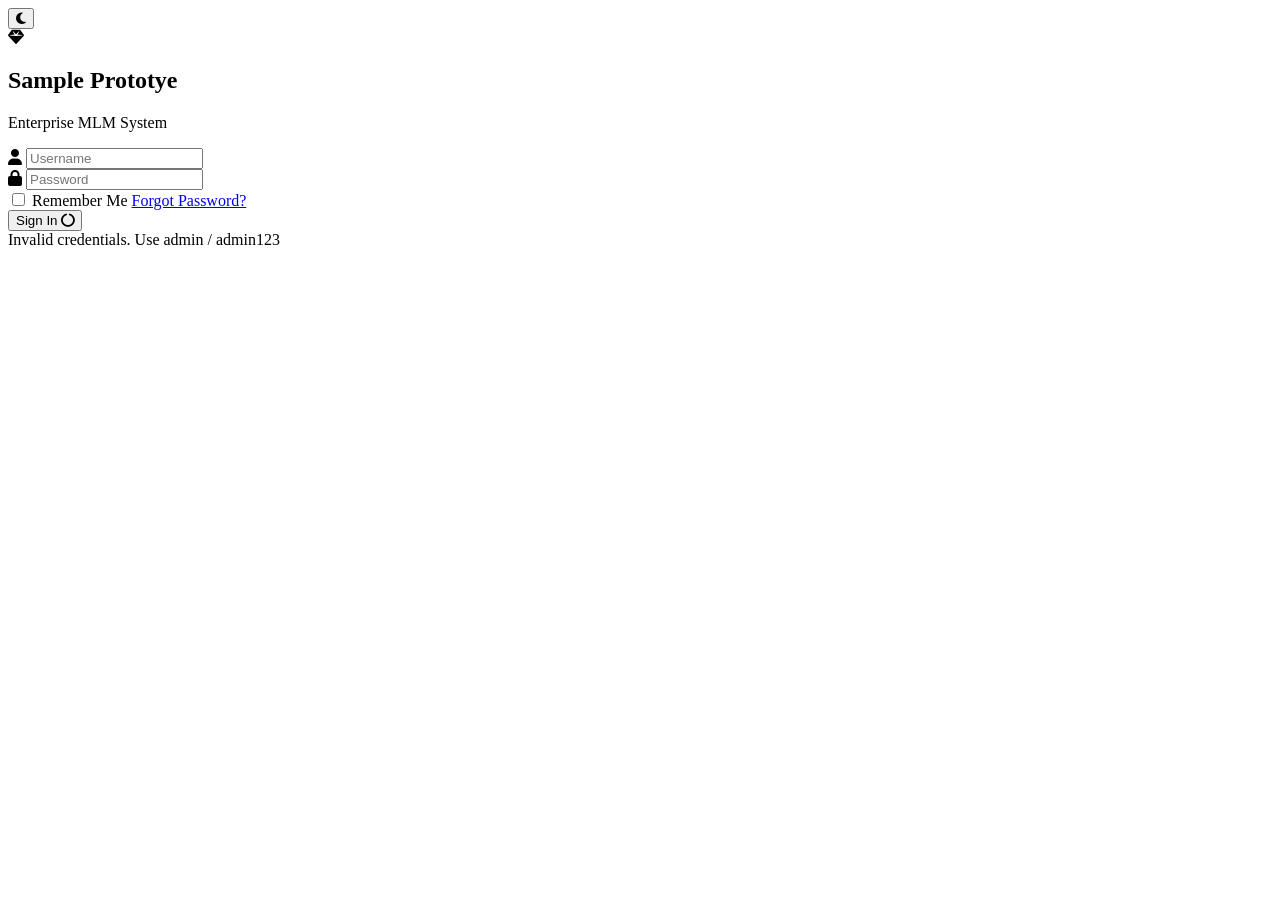
==== index.html @ 537c8f49 "Add files via upload" ====
<!DOCTYPE html>
<html lang="en">
<head>
    <meta charset="UTF-8">
    <meta name="viewport" content="width=device-width, initial-scale=1.0">
    <title>Emerald MLM | Login</title>
    <link href="https://fonts.googleapis.com/css2?family=Poppins:wght@300;400;500;600;700&display=swap" rel="stylesheet">
    <link rel="stylesheet" href="https://cdnjs.cloudflare.com/ajax/libs/font-awesome/6.4.0/css/all.min.css">
    <link rel="stylesheet" href="css/login.css">
</head>
<body class="login-body">
    <!-- Theme Toggle Button Top-Right -->
    <button class="theme-toggle-floating" id="themeToggleBtn" title="Toggle Light/Dark Mode">
        <i class="fa-solid fa-moon"></i>
    </button>

    <div class="login-container">
        <div class="login-card glass-panel">
            <div class="login-header">
                <div class="logo">
                    <i class="fa-solid fa-gem"></i>
                </div>
                <h2>Sample Prototye</h2>
                <p>Enterprise MLM System</p>
            </div>
            
            <form id="loginForm">
                <div class="input-group">
                    <i class="fa-solid fa-user"></i>
                    <input type="text" id="username" placeholder="Username" required autocomplete="off">
                </div>
                
                <div class="input-group">
                    <i class="fa-solid fa-lock"></i>
                    <input type="password" id="password" placeholder="Password" required>
                </div>
                
                <div class="login-options">
                    <label class="remember-me">
                        <input type="checkbox"> Remember Me
                    </label>
                    <a href="#" class="forgot-pwd">Forgot Password?</a>
                </div>
                
                <button type="submit" class="btn-primary" id="loginBtn">
                    <span class="btn-text">Sign In</span>
                    <i class="fa-solid fa-circle-notch fa-spin hidden" id="loginLoader"></i>
                </button>
                <div id="loginError" class="error-msg hidden">Invalid credentials. Use admin / admin123</div>
            </form>
        </div>
    </div>
    <script src="js/login.js"></script>
</body>
</html>
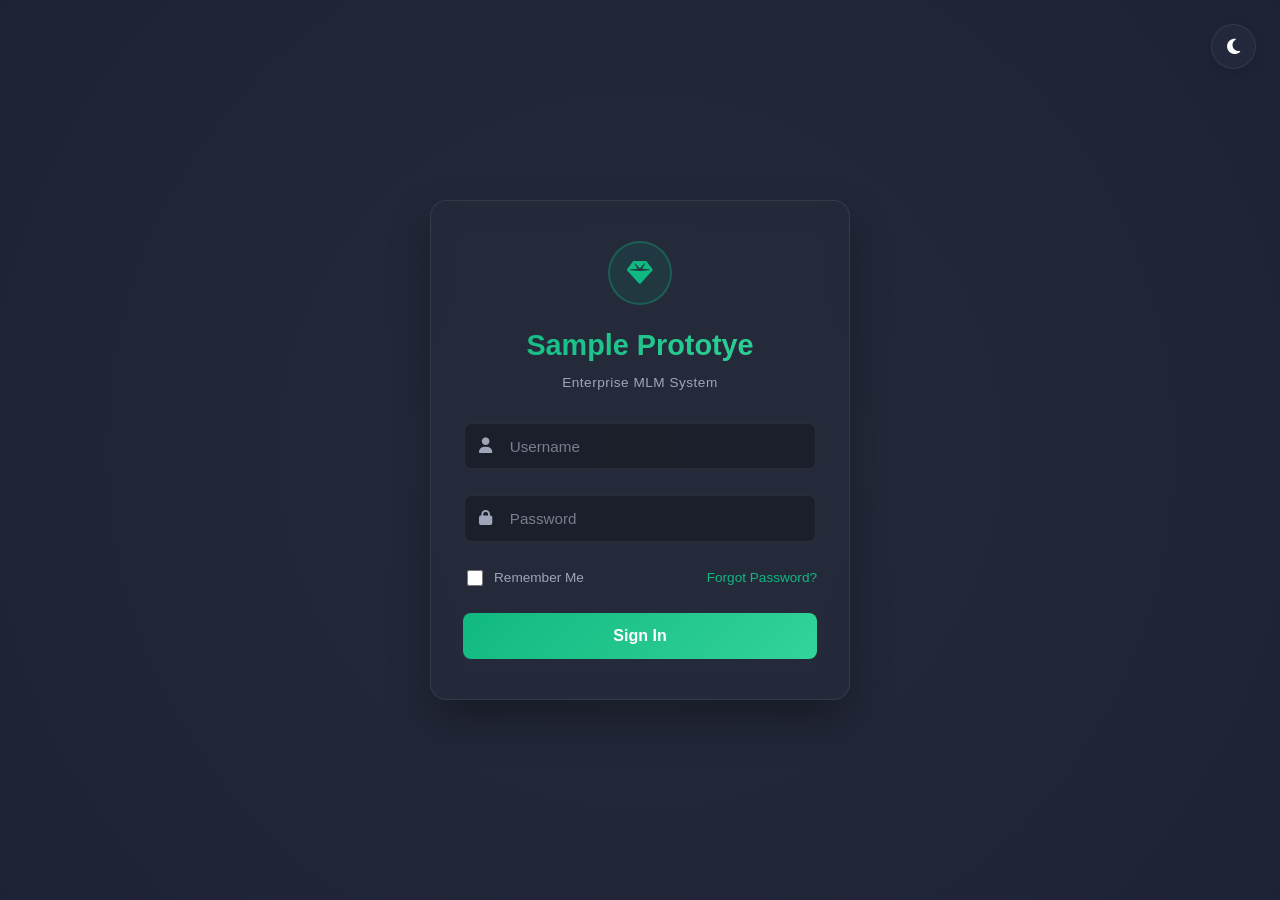
==== commit 2fd50cbb: "Update index.html" ====
--- a/index.html
+++ b/index.html
@@ -6,7 +6,7 @@
     <title>Emerald MLM | Login</title>
     <link href="https://fonts.googleapis.com/css2?family=Poppins:wght@300;400;500;600;700&display=swap" rel="stylesheet">
     <link rel="stylesheet" href="https://cdnjs.cloudflare.com/ajax/libs/font-awesome/6.4.0/css/all.min.css">
-    <link rel="stylesheet" href="css/login.css">
+    <link rel="stylesheet" href="login.css">
 </head>
 <body class="login-body">
     <!-- Theme Toggle Button Top-Right -->
@@ -50,6 +50,6 @@
             </form>
         </div>
     </div>
-    <script src="js/login.js"></script>
+    <script src="login.js"></script>
 </body>
-</html>+</html>
--- a/login.css
+++ b/login.css
@@ -0,0 +1,667 @@
+/* ==========================================================================
+   ANIMATIONS
+   ========================================================================== */
+@keyframes fadeInDown {
+    from {
+        opacity: 0;
+        transform: translateY(-20px);
+    }
+    to {
+        opacity: 1;
+        transform: translateY(0);
+    }
+}
+
+@keyframes slideUp {
+    from {
+        opacity: 0;
+        transform: translateY(10px);
+    }
+    to {
+        opacity: 1;
+        transform: translateY(0);
+    }
+}
+
+@keyframes pulse {
+    0%, 100% {
+        transform: scale(1);
+    }
+    50% {
+        transform: scale(1.05);
+    }
+}
+
+@keyframes shimmer {
+    0% {
+        background-position: -1000px 0;
+    }
+    100% {
+        background-position: 1000px 0;
+    }
+}
+
+@keyframes float {
+    0%, 100% {
+        transform: translateY(0px);
+    }
+    50% {
+        transform: translateY(-20px);
+    }
+}
+
+@keyframes blob-animation {
+    0%, 100% {
+        transform: translate(0, 0) scale(1);
+    }
+    33% {
+        transform: translate(30px, -50px) scale(1.1);
+    }
+    66% {
+        transform: translate(-20px, 20px) scale(0.9);
+    }
+}
+
+/* ==========================================================================
+   THEME VARIABLES (LIGHT & DARK MODE)
+   ========================================================================== */
+:root {
+    --bg-body: #1E2235;
+    --bg-gradient: radial-gradient(circle at 50% 50%, #252B3B 0%, #1E2235 100%);
+    --bg-panel: rgba(37, 43, 59, 0.85);
+    --border-glass: rgba(255, 255, 255, 0.08);
+    --text-main: #F8FAFC;
+    --text-muted: #A0A5BA;
+    --input-bg: rgba(0, 0, 0, 0.25);
+    --input-border: rgba(255, 255, 255, 0.06);
+    --input-focus-bg: rgba(0, 0, 0, 0.4);
+    --card-shadow: 0 20px 40px rgba(0, 0, 0, 0.3);
+    --emerald: #10B981;
+    --emerald-light: #34D399;
+    --danger: #EF4444;
+}
+
+[data-theme="light"] {
+    --bg-body: #F1F5F9;
+    --bg-gradient: radial-gradient(circle at 50% 50%, #FFFFFF 0%, #E2E8F0 100%);
+    --bg-panel: rgba(255, 255, 255, 0.95);
+    --border-glass: #E2E8F0;
+    --text-main: #0F172A;
+    --text-muted: #64748B;
+    --input-bg: #F8FAFC;
+    --input-border: #CBD5E1;
+    --input-focus-bg: #FFFFFF;
+    --card-shadow: 0 10px 25px rgba(0, 0, 0, 0.08);
+    --emerald: #059669;
+    --emerald-light: #10B981;
+    --danger: #DC2626;
+}
+
+/* ==========================================================================
+   ANIMATED BACKGROUND BLOBS
+   ========================================================================== */
+.animated-bg {
+    position: fixed;
+    top: 0;
+    left: 0;
+    width: 100%;
+    height: 100%;
+    z-index: -1;
+    overflow: hidden;
+}
+
+.gradient-blob {
+    position: absolute;
+    filter: blur(80px);
+    opacity: 0.4;
+    mix-blend-mode: screen;
+}
+
+.blob-1 {
+    width: 300px;
+    height: 300px;
+    background: radial-gradient(circle, #10B981 0%, transparent 70%);
+    top: -50px;
+    left: -50px;
+    animation: blob-animation 8s ease-in-out infinite;
+}
+
+.blob-2 {
+    width: 250px;
+    height: 250px;
+    background: radial-gradient(circle, #34D399 0%, transparent 70%);
+    bottom: -100px;
+    right: -50px;
+    animation: blob-animation 10s ease-in-out infinite reverse;
+    animation-delay: 2s;
+}
+
+.blob-3 {
+    width: 200px;
+    height: 200px;
+    background: radial-gradient(circle, #1E40AF 0%, transparent 70%);
+    top: 50%;
+    right: 10%;
+    animation: blob-animation 12s ease-in-out infinite;
+    animation-delay: 4s;
+}
+
+/* ==========================================================================
+   LOGIN PAGE STYLES
+   ========================================================================== */
+.login-body {
+    background-color: var(--bg-body);
+    background-image: var(--bg-gradient);
+    color: var(--text-main);
+    font-family: 'Poppins', sans-serif;
+    display: flex;
+    align-items: center;
+    justify-content: center;
+    min-height: 100vh;
+    margin: 0;
+    padding: 1rem;
+    box-sizing: border-box;
+    transition: background 0.3s ease, color 0.3s ease;
+}
+
+/* Floating Theme Toggle Button */
+.theme-toggle-floating {
+    position: absolute;
+    top: 1.5rem;
+    right: 1.5rem;
+    background: var(--bg-panel);
+    border: 1px solid var(--border-glass);
+    color: var(--text-main);
+    width: 45px;
+    height: 45px;
+    border-radius: 50%;
+    display: flex;
+    align-items: center;
+    justify-content: center;
+    cursor: pointer;
+    font-size: 1.1rem;
+    box-shadow: 0 4px 12px rgba(0, 0, 0, 0.1);
+    transition: all 0.2s ease;
+    z-index: 10;
+}
+
+.theme-toggle-floating:hover {
+    transform: scale(1.1);
+    border-color: var(--emerald);
+    background: var(--bg-panel);
+}
+
+.theme-toggle-floating:active {
+    transform: scale(0.95);
+}
+
+.login-container {
+    width: 100%;
+    max-width: 420px;
+    margin: auto;
+    animation: fadeInDown 0.8s ease-out;
+}
+
+/* Glassmorphism Card Style */
+.glass-panel {
+    background: var(--bg-panel);
+    backdrop-filter: blur(12px);
+    -webkit-backdrop-filter: blur(12px);
+    border: 1px solid var(--border-glass);
+    box-shadow: var(--card-shadow);
+    transition: all 0.3s ease;
+}
+
+.login-card {
+    padding: 2.5rem 2rem;
+    border-radius: 16px;
+    width: 100%;
+    box-sizing: border-box;
+}
+
+.login-header {
+    text-align: center;
+    margin-bottom: 2rem;
+}
+
+.login-header .logo {
+    width: 60px;
+    height: 60px;
+    background: rgba(16, 185, 129, 0.1);
+    color: var(--emerald);
+    border-radius: 50%;
+    display: flex;
+    align-items: center;
+    justify-content: center;
+    font-size: 1.6rem;
+    margin: 0 auto 1rem auto;
+    border: 2px solid rgba(16, 185, 129, 0.3);
+    transition: all 0.3s ease;
+}
+
+.login-header .logo.pulse {
+    animation: pulse 2s ease-in-out infinite;
+}
+
+.login-header h2 {
+    font-size: 1.8rem;
+    font-weight: 700;
+    color: var(--text-main);
+    margin-bottom: 0.3rem;
+    background: linear-gradient(135deg, var(--emerald), var(--emerald-light));
+    -webkit-background-clip: text;
+    -webkit-text-fill-color: transparent;
+    background-clip: text;
+}
+
+.login-header p {
+    font-size: 0.85rem;
+    color: var(--text-muted);
+    letter-spacing: 0.5px;
+}
+
+/* Input Fields & Groups */
+.input-group {
+    position: relative;
+    margin-bottom: 1.5rem;
+    width: 100%;
+    animation: slideUp 0.6s ease-out;
+}
+
+.input-group:nth-child(2) {
+    animation-delay: 0.1s;
+}
+
+.input-group:nth-child(3) {
+    animation-delay: 0.2s;
+}
+
+.input-group i {
+    position: absolute;
+    left: 1rem;
+    top: 50%;
+    transform: translateY(-50%);
+    color: var(--text-muted);
+    font-size: 0.95rem;
+    transition: all 0.2s ease;
+    pointer-events: none;
+}
+
+.input-group input {
+    width: 100%;
+    padding: 0.85rem 1rem 0.85rem 2.8rem;
+    background: var(--input-bg);
+    border: 2px solid var(--input-border);
+    border-radius: 8px;
+    color: var(--text-main);
+    font-size: 0.95rem;
+    font-family: 'Poppins', sans-serif;
+    outline: none;
+    box-sizing: border-box;
+    transition: all 0.2s ease;
+}
+
+.input-group input::placeholder {
+    color: var(--text-muted);
+    opacity: 0.7;
+}
+
+.input-group input:focus {
+    border-color: var(--emerald);
+    background: var(--input-focus-bg);
+    box-shadow: 0 0 0 3px rgba(16, 185, 129, 0.15);
+}
+
+.input-group input:valid {
+    border-color: var(--emerald);
+}
+
+.input-group input:invalid:not(:placeholder-shown) {
+    border-color: var(--danger);
+}
+
+/* Password Group Special Styling */
+.password-group {
+    position: relative;
+}
+
+.toggle-password {
+    position: absolute;
+    right: 1rem;
+    top: 50%;
+    transform: translateY(-50%);
+    background: none;
+    border: none;
+    color: var(--text-muted);
+    cursor: pointer;
+    font-size: 0.95rem;
+    transition: all 0.2s ease;
+    padding: 0.5rem;
+    display: flex;
+    align-items: center;
+    justify-content: center;
+}
+
+.toggle-password:hover {
+    color: var(--emerald);
+    transform: translateY(-50%) scale(1.1);
+}
+
+/* Input Validation Indicator */
+.input-indicator {
+    position: absolute;
+    right: 2.8rem;
+    top: 50%;
+    transform: translateY(-50%);
+    width: 16px;
+    height: 16px;
+    border-radius: 50%;
+    opacity: 0;
+    transition: all 0.2s ease;
+    display: none;
+}
+
+.input-group input:valid ~ .input-indicator {
+    display: block;
+    opacity: 1;
+    background: var(--emerald);
+}
+
+.input-group input:invalid:not(:placeholder-shown) ~ .input-indicator {
+    display: block;
+    opacity: 1;
+    background: var(--danger);
+}
+
+/* Password Strength Indicator */
+.password-strength {
+    margin-bottom: 1.5rem;
+    animation: slideUp 0.4s ease-out;
+}
+
+.password-strength.hidden {
+    display: none;
+}
+
+.strength-bar {
+    height: 4px;
+    background: rgba(0, 0, 0, 0.2);
+    border-radius: 2px;
+    overflow: hidden;
+    margin-bottom: 0.5rem;
+}
+
+.strength-meter {
+    height: 100%;
+    width: 0%;
+    background: linear-gradient(90deg, #EF4444, #F59E0B, #10B981);
+    transition: width 0.3s ease;
+    border-radius: 2px;
+}
+
+.strength-text {
+    font-size: 0.75rem;
+    color: var(--text-muted);
+    display: block;
+    text-align: right;
+}
+
+/* Options (Remember Me & Forgot Password) */
+.login-options {
+    display: flex;
+    align-items: center;
+    justify-content: space-between;
+    font-size: 0.85rem;
+    margin-bottom: 1.5rem;
+    gap: 0.5rem;
+    flex-wrap: wrap;
+    animation: slideUp 0.7s ease-out;
+}
+
+.remember-me {
+    display: flex;
+    align-items: center;
+    gap: 0.5rem;
+    color: var(--text-muted);
+    cursor: pointer;
+    transition: all 0.2s ease;
+}
+
+.remember-me:hover {
+    color: var(--text-main);
+}
+
+.remember-me input[type="checkbox"] {
+    accent-color: var(--emerald);
+    width: 16px;
+    height: 16px;
+    cursor: pointer;
+    transition: all 0.2s ease;
+}
+
+.remember-me input[type="checkbox"]:hover {
+    transform: scale(1.2);
+}
+
+.forgot-pwd {
+    color: var(--emerald);
+    text-decoration: none;
+    transition: all 0.2s ease;
+    font-weight: 500;
+}
+
+.forgot-pwd:hover {
+    color: var(--emerald-light);
+    text-decoration: underline;
+    transform: translateX(2px);
+}
+
+/* Action Button */
+.btn-primary {
+    width: 100%;
+    padding: 0.9rem;
+    background: linear-gradient(135deg, var(--emerald), var(--emerald-light));
+    color: white;
+    border: none;
+    border-radius: 8px;
+    font-size: 1rem;
+    font-weight: 600;
+    font-family: 'Poppins', sans-serif;
+    cursor: pointer;
+    display: flex;
+    align-items: center;
+    justify-content: center;
+    gap: 0.5rem;
+    box-sizing: border-box;
+    transition: all 0.3s ease;
+    animation: slideUp 0.8s ease-out;
+    position: relative;
+    overflow: hidden;
+}
+
+.btn-primary::before {
+    content: '';
+    position: absolute;
+    top: 0;
+    left: -100%;
+    width: 100%;
+    height: 100%;
+    background: linear-gradient(90deg, transparent, rgba(255, 255, 255, 0.2), transparent);
+    transition: left 0.5s ease;
+}
+
+.btn-primary:hover::before {
+    left: 100%;
+}
+
+.btn-primary:hover {
+    transform: translateY(-2px);
+    box-shadow: 0 10px 25px rgba(16, 185, 129, 0.3);
+}
+
+.btn-primary:active {
+    transform: translateY(0);
+}
+
+.btn-primary:disabled {
+    opacity: 0.7;
+    cursor: not-allowed;
+    transform: none;
+}
+
+.btn-text {
+    transition: opacity 0.2s ease;
+}
+
+/* Alerts / Error Feedback */
+.error-msg {
+    margin-top: 1rem;
+    padding: 0.85rem 1rem;
+    background: rgba(239, 68, 68, 0.15);
+    border: 1px solid rgba(239, 68, 68, 0.3);
+    color: #FCA5A5;
+    font-size: 0.85rem;
+    border-radius: 8px;
+    text-align: center;
+    display: flex;
+    align-items: center;
+    justify-content: center;
+    gap: 0.5rem;
+    animation: slideUp 0.4s ease-out;
+}
+
+.error-msg.hidden {
+    display: none;
+}
+
+.error-msg i {
+    font-size: 0.9rem;
+}
+
+/* Demo Hint */
+.demo-hint {
+    margin-top: 1.5rem;
+    padding: 0.75rem 1rem;
+    background: rgba(16, 185, 129, 0.1);
+    border: 1px solid rgba(16, 185, 129, 0.2);
+    border-radius: 8px;
+    font-size: 0.8rem;
+    color: var(--text-muted);
+    display: flex;
+    align-items: center;
+    justify-content: center;
+    gap: 0.5rem;
+    transition: all 0.3s ease;
+}
+
+.demo-hint:hover {
+    background: rgba(16, 185, 129, 0.15);
+    border-color: rgba(16, 185, 129, 0.3);
+}
+
+.demo-hint i {
+    color: var(--emerald);
+}
+
+.demo-hint strong {
+    color: var(--emerald);
+    font-weight: 600;
+}
+
+/* Utility Class */
+.hidden {
+    display: none !important;
+}
+
+/* ==========================================================================
+   RESPONSIVE DESIGN (MOBILE ADAPTATION)
+   ========================================================================== */
+@media (max-width: 480px) {
+    .login-body {
+        padding: 0.8rem;
+        align-items: center;
+    }
+
+    .animated-bg {
+        display: none;
+    }
+
+    .theme-toggle-floating {
+        top: 1rem;
+        right: 1rem;
+        width: 40px;
+        height: 40px;
+        font-size: 1rem;
+    }
+
+    .login-container {
+        max-width: 100%;
+    }
+
+    .login-card {
+        padding: 1.75rem 1.25rem;
+        border-radius: 12px;
+    }
+
+    .login-header {
+        margin-bottom: 1.25rem;
+    }
+
+    .login-header .logo {
+        width: 50px;
+        height: 50px;
+        font-size: 1.3rem;
+        margin-bottom: 0.5rem;
+    }
+
+    .login-header h2 {
+        font-size: 1.5rem;
+    }
+
+    .input-group {
+        margin-bottom: 1rem;
+    }
+
+    .input-group input {
+        padding: 0.75rem 0.875rem 0.75rem 2.5rem;
+        font-size: 0.9rem;
+    }
+
+    .login-options {
+        font-size: 0.8rem;
+        margin-bottom: 1.25rem;
+    }
+
+    .btn-primary {
+        padding: 0.8rem;
+        font-size: 0.95rem;
+    }
+
+    .demo-hint {
+        font-size: 0.75rem;
+        margin-top: 1rem;
+    }
+}
+
+@media (max-height: 600px) {
+    .login-body {
+        align-items: flex-start;
+        overflow-y: auto;
+        padding-top: 1.5rem;
+        padding-bottom: 1.5rem;
+    }
+
+    .login-header {
+        margin-bottom: 1rem;
+    }
+
+    .login-header .logo {
+        width: 45px;
+        height: 45px;
+        font-size: 1.2rem;
+    }
+
+    .input-group {
+        margin-bottom: 0.8rem;
+    }
+}
